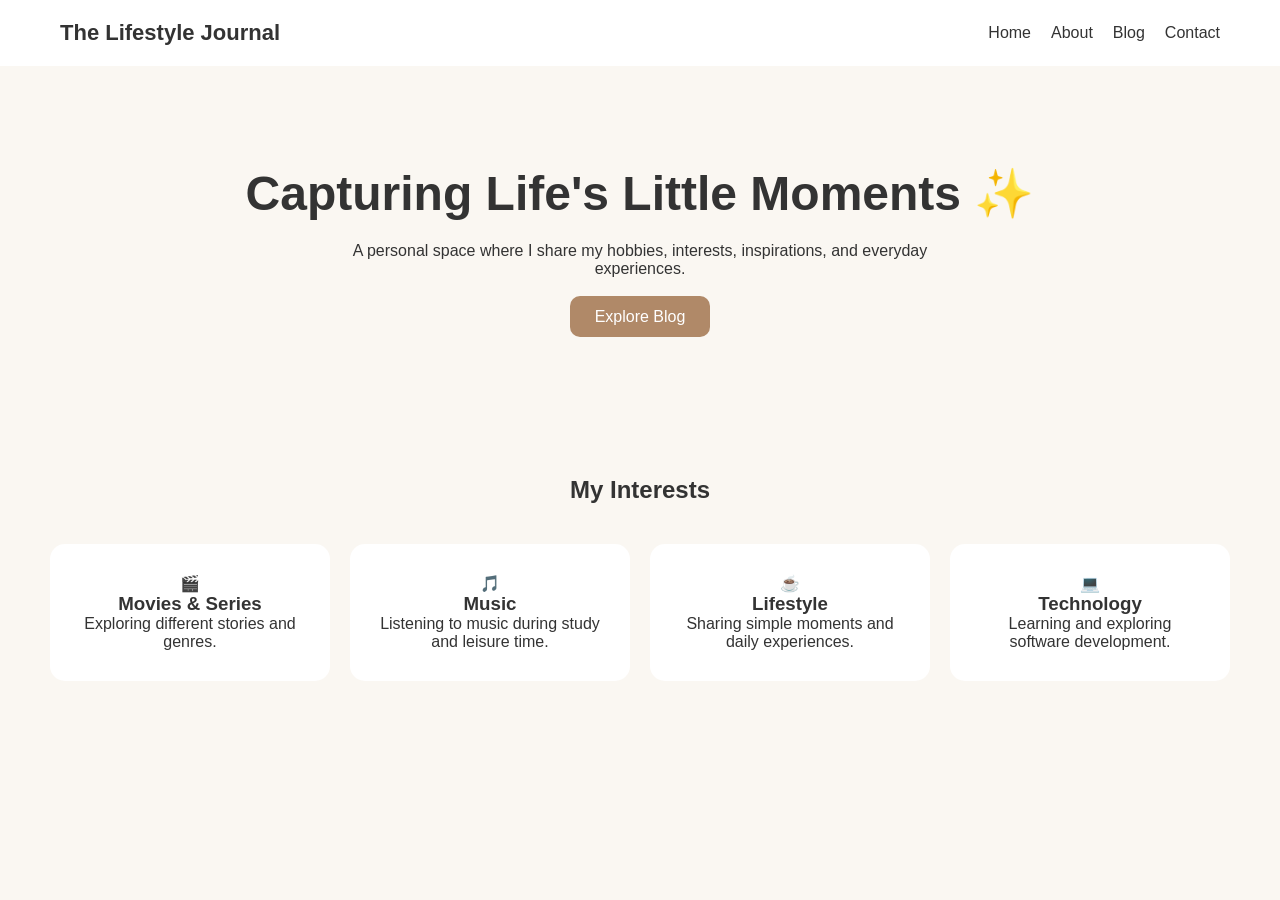
==== The-Lifestyle-Journal-portfolio-main/index.html @ f2d88ec9 "Created homepage and website structure" ====
<!DOCTYPE html>
<html lang="en">
<head>
    <meta charset="UTF-8">
    <meta name="viewport" content="width=device-width, initial-scale=1.0">
    <title>The Lifestyle Journal</title>

    <link rel="stylesheet" href="css/style.css">
</head>
<body>

    <nav>
        <div class="logo">The Lifestyle Journal</div>

        <ul>
            <li><a href="index.html">Home</a></li>
            <li><a href="about.html">About</a></li>
            <li><a href="blog.html">Blog</a></li>
            <li><a href="contact.html">Contact</a></li>
        </ul>
    </nav>

    <section class="hero">

        <h1>Capturing Life's Little Moments ✨</h1>

        <p>
            A personal space where I share my hobbies,
            interests, inspirations, and everyday experiences.
        </p>

        <a href="blog.html" class="btn">
            Explore Blog
        </a>

    </section>

    <section class="interests">

        <h2>My Interests</h2>

        <div class="cards">

            <div class="card">
                🎬
                <h3>Movies & Series</h3>
                <p>Exploring different stories and genres.</p>
            </div>

            <div class="card">
                🎵
                <h3>Music</h3>
                <p>Listening to music during study and leisure time.</p>
            </div>

            <div class="card">
                ☕
                <h3>Lifestyle</h3>
                <p>Sharing simple moments and daily experiences.</p>
            </div>

            <div class="card">
                💻
                <h3>Technology</h3>
                <p>Learning and exploring software development.</p>
            </div>

        </div>

    </section>

</body>
</html>
---- The-Lifestyle-Journal-portfolio-main/css/style.css ----
*{
    margin:0;
    padding:0;
    box-sizing:border-box;
    font-family:Arial, sans-serif;
}

body{
    background:#faf7f2;
    color:#333;
}

nav{
    display:flex;
    justify-content:space-between;
    align-items:center;
    padding:20px 60px;
    background:white;
}

nav ul{
    display:flex;
    list-style:none;
    gap:20px;
}

nav a{
    text-decoration:none;
    color:#333;
}

.logo{
    font-weight:bold;
    font-size:22px;
}

.hero{
    text-align:center;
    padding:100px 20px;
}

.hero h1{
    font-size:48px;
    margin-bottom:20px;
}

.hero p{
    max-width:600px;
    margin:auto;
    margin-bottom:30px;
}

.btn{
    background:#b08968;
    color:white;
    text-decoration:none;
    padding:12px 25px;
    border-radius:10px;
}

.interests{
    padding:50px;
}

.interests h2{
    text-align:center;
    margin-bottom:40px;
}

.cards{
    display:grid;
    grid-template-columns:repeat(auto-fit,minmax(220px,1fr));
    gap:20px;
}

.card{
    background:white;
    padding:30px;
    border-radius:15px;
    text-align:center;
}
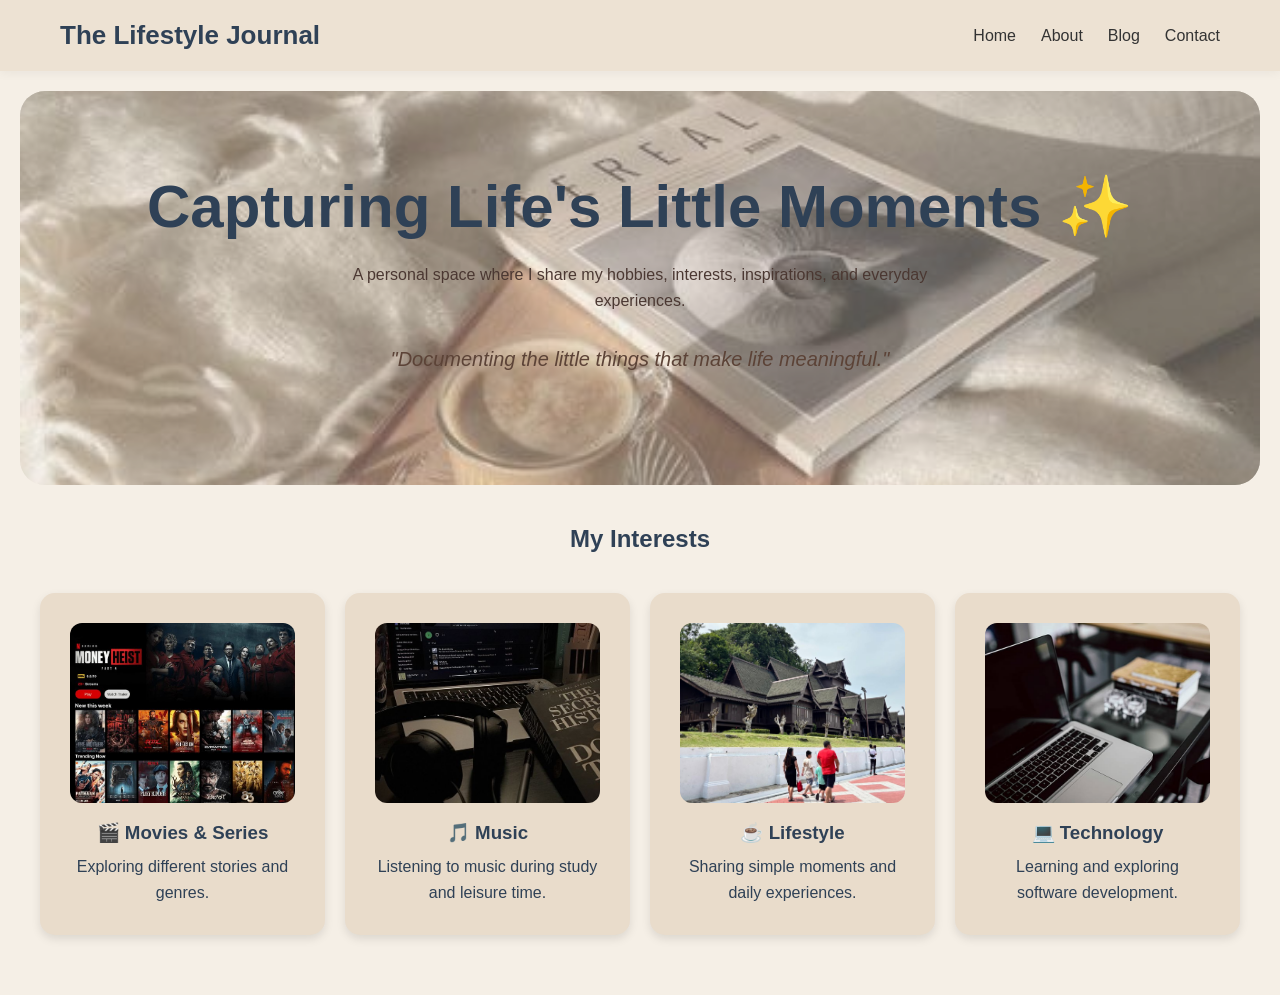
==== commit c054f8d5: "Completed portfolio website and README documentation" ====
--- a/The-Lifestyle-Journal-portfolio-main/index.html
+++ b/The-Lifestyle-Journal-portfolio-main/index.html
@@ -29,9 +29,9 @@
             interests, inspirations, and everyday experiences.
         </p>
 
-        <a href="blog.html" class="btn">
-            Explore Blog
-        </a>
+        <p class="quote">
+        "Documenting the little things that make life meaningful."
+        </p>
 
     </section>
 
@@ -42,26 +42,26 @@
         <div class="cards">
 
             <div class="card">
-                🎬
-                <h3>Movies & Series</h3>
+                <img src="images/movie.jpg" alt="Movies">
+                <h3>🎬 Movies & Series</h3>
                 <p>Exploring different stories and genres.</p>
             </div>
 
             <div class="card">
-                🎵
-                <h3>Music</h3>
+                <img src="images/musicbook.jpg" alt="Music">
+                <h3>🎵 Music</h3>
                 <p>Listening to music during study and leisure time.</p>
             </div>
 
             <div class="card">
-                ☕
-                <h3>Lifestyle</h3>
+                <img src="images/travel.jpeg" alt="Lifestyle">
+                <h3>☕ Lifestyle</h3>
                 <p>Sharing simple moments and daily experiences.</p>
             </div>
 
             <div class="card">
-                💻
-                <h3>Technology</h3>
+                <img src="images/technology.jpg" alt="Technology">
+                <h3>💻 Technology</h3>
                 <p>Learning and exploring software development.</p>
             </div>
 
--- a/The-Lifestyle-Journal-portfolio-main/css/style.css
+++ b/The-Lifestyle-Journal-portfolio-main/css/style.css
@@ -1,81 +1,606 @@
 *{
-    margin:0;
-    padding:0;
-    box-sizing:border-box;
-    font-family:Arial, sans-serif;
+margin:0;
+padding:0;
+box-sizing:border-box;
+font-family:Arial, sans-serif;
 }
 
 body{
-    background:#faf7f2;
-    color:#333;
-}
+  background:#f5efe6;
+    color:#4b3832;
+}
+
+/* Navigation */
 
 nav{
     display:flex;
     justify-content:space-between;
     align-items:center;
+
     padding:20px 60px;
-    background:white;
+
+    background:#ede2d3;
+
+    box-shadow:0 2px 10px rgba(0,0,0,0.05);
+}
+
+.logo{
+font-size:26px;
+    font-weight:bold;
+    color:#2f4156;
 }
 
 nav ul{
+display:flex;
+list-style:none;
+gap:25px;
+}
+
+nav a{
+text-decoration:none;
+color:#333;
+transition:0.3s;
+}
+
+nav a:hover{
+    color:#8b6b4f;
+}
+
+/* Hero Section */
+
+.hero{
+  background-image:url("../images/lifestyle.jpg");
+    background-size:cover;
+    background-position:center;
+
+    position:relative;
+
+    text-align:center;
+    padding:80px 20px;
+
+    margin:20px;
+    border-radius:25px;
+
+    overflow:hidden;
+}
+
+.hero::before{
+    content:"";
+    position:absolute;
+
+    top:0;
+    left:0;
+    width:100%;
+    height:100%;
+
+    background:rgba(245,239,230,0.35);
+
+    z-index:1;
+}
+
+.hero h1,
+.hero p,
+.hero .btn{
+    position:relative;
+    z-index:2;
+}
+
+.quote{
+    margin-top:15px;
+    color:#5c4337;
+    font-style:italic;
+    font-size:20px;
+    font-weight:500;
+}
+
+.hero h1{
+font-size:60px;
+    margin-bottom:20px;
+    color:#2f4156;
+}
+
+.hero p{
+max-width:600px;
+margin:auto;
+margin-bottom:30px;
+line-height:1.6;
+}
+
+.btn{
+ background:#8b6b4f;
+color:white;
+text-decoration:none;
+padding:12px 25px;
+border-radius:10px;
+transition:0.3s;
+}
+
+.btn:hover{
+    background:#a67c52;
+opacity:0.8;
+}
+
+/* Interests */
+
+.interests{
+padding:20px 40px 60px;
+}
+
+.interests h2{
+text-align:center;
+margin-bottom:40px;
+ color:#2f4156;
+}
+
+.cards{
+display:grid;
+grid-template-columns:repeat(auto-fit,minmax(220px,1fr));
+gap:20px;
+}
+
+.card{
+ background:#e9dccb;
+padding:30px;
+ color:#2f4156;
+border-radius:15px;
+text-align:center;
+box-shadow:0 4px 10px rgba(0,0,0,0.1);
+transition:0.3s;
+}
+
+.card:hover{
+transform:translateY(-5px);
+}
+
+.card img{
+    width:100%;
+    height:180px;
+    object-fit:cover;
+    border-radius:12px;
+    margin-bottom:15px;
+}
+
+.card h3{
+    color:#2f4156;
+    margin-bottom:10px;
+}
+
+.card p{
+    line-height:1.6;
+}
+
+/* About Page */
+
+.about{
+    padding:60px 20px;
+}
+
+.about-container{
+    max-width:1200px;
+    margin:auto;
+}
+
+.about-profile{
+    background:#e9dccb;
+    border-radius:25px;
+    overflow:hidden;
+    text-align:center;
+    margin-bottom:30px;
+    box-shadow:0 8px 25px rgba(0,0,0,0.12);
+}
+
+.about-profile img{
+    width:100%;
+    height:380px;
+    object-fit:cover;
+    object-position:center top;
+}
+
+.profile-text{
+    padding:25px;
+}
+
+.profile-text h2{
+    color:#2f4156;
+    margin-bottom:10px;
+}
+
+.about-cards{
+    display:grid;
+    grid-template-columns:repeat(auto-fit,minmax(280px,1fr));
+    gap:20px;
+}
+
+.about-card{
+   background:#e9dccb;
+    padding:30px;
+    border-radius:20px;
+    box-shadow:0 4px 12px rgba(0,0,0,0.08);
+}
+
+.about-card h3{
+    color:#2f4156;
+    margin-bottom:15px;
+}
+
+.about-card p{
+    line-height:1.8;
+}
+
+.about-card img{
+    width:100%;
+    height:220px;
+    object-fit:cover;
+    border-radius:15px;
+    margin-top:20px;
+}
+
+/* Blog Page */
+
+.blog{
+     max-width:900px;
+    margin:10px auto;
+    padding:30px;
+}
+
+.blog h1{
+    text-align:center;
+    font-size:36px;
+    color:#2f4156;
+    margin-bottom:40px;
+}
+
+.blog-cover{
+    width:100%;
+    height:460px;
+    object-fit:cover;
+
+    border-radius:15px;
+
+    margin-bottom:20px;
+}
+
+.post{
+    background:#e9dccb;
+    padding:30px;
+    margin-bottom:25px;
+    border-radius:20px;
+    box-shadow:0 4px 12px rgba(0,0,0,0.08);
+    cursor:pointer;
+    transition:0.3s;
+}
+
+.post:hover{
+   transform:translateY(-8px);
+   box-shadow:0 10px 25px rgba(0,0,0,0.12);
+}
+
+.post h2{
+    color:#2f4156;
+    margin-bottom:15px;
+    font-size:22px;
+}
+
+.post p{
+    line-height:1.8;
+    font-size:16px;
+}
+
+.view-gallery{
+    display:inline-block;
+    margin-top:15px;
+    font-weight:bold;
+    color:#8b6b4f;
+    transition:0.3s;
+}
+
+.post:hover .view-gallery{
+    transform:translateX(5px);
+}
+
+.gallery-images{
+    display:grid;
+    grid-template-columns:repeat(2,1fr);
+    gap:20px;
+    margin-top:20px;
+}
+
+.gallery-images img{
+    width:100%;
+    height:250px;
+
+    object-fit:cover;
+
+    border-radius:15px;
+
+    transition:0.3s;
+}
+
+.gallery-images img:hover{
+    transform:scale(1.03);
+}
+
+.close{
+    position:absolute;
+    top:15px;
+    right:25px;
+
+    font-size:35px;
+    font-weight:bold;
+
+    cursor:pointer;
+
+    color:#2f4156;
+}
+
+#galleryTitle{
+    color:#2f4156;
+    margin-bottom:20px;
+    text-align:center;
+}
+
+/* Contact Page */
+
+.contact{
+    max-width:900px;
+    margin:10px auto;
+    padding:30px;
+    text-align:center;
+}
+
+.contact h1{
+    font-size:36px;
+    color:#2f4156;
+    margin-bottom:20px;
+}
+
+.contact-intro{
+    max-width:700px;
+    margin:0 auto 30px;
+    line-height:1.8;
+}
+
+.contact-links{
+display:grid;
+grid-template-columns:repeat(auto-fit,minmax(220px,1fr));
+gap:20px;
+margin-bottom:30px;
+}
+
+.contact-card{
+    background:#e9dccb;
+    color:#4b3832;
+
+    width:280px;
+    height:160px;
+
     display:flex;
-    list-style:none;
+    flex-direction:column;
+    justify-content:center;
+    align-items:center;
+
+    margin:auto;
+    border-radius:20px;
+    text-decoration:none;
+
+    box-shadow:0 4px 10px rgba(0,0,0,0.08);
+    transition:0.3s;
+}
+
+.contact-card,
+.contact-card:visited,
+.contact-card:hover,
+.contact-card:active{
+    color:#4b3832;
+    text-decoration:none;
+}
+
+.contact-card:hover{
+    transform:translateY(-8px);
+    box-shadow:0 10px 25px rgba(0,0,0,0.12);
+}
+
+.contact-card h2{
+    font-size:22px;
+    margin-bottom:10px;
+    color:#2f4156;
+}
+
+.contact-card p{
+    font-size:16px;
+    text-align:center;
+    word-break:break-word;
+}
+
+.contact form{
+    background:#efe6dc;
+    padding:30px;
+    border-radius:25px;
+    display:flex;
+    flex-direction:column;
+    gap:15px;
+}
+
+.contact input,
+.contact textarea{
+    padding:14px;
+    border:none;
+    border-radius:12px;
+    font-size:16px;
+}
+
+.contact button{
+    background:#8b6b4f;
+    color:white;
+    border:none;
+    padding:14px;
+    border-radius:12px;
+    cursor:pointer;
+    transition:0.3s;
+}
+
+.contact button:hover{
+    background:#a67c52;
+}
+
+.contact-quote{
+    margin-top:30px;
+    font-style:italic;
+    color:#8b6b4f;
+    font-size:18px;
+}
+
+.contact-banner{
+    height:350px;
+
+    background:
+    linear-gradient(
+    rgba(245,239,230,0.10),
+    rgba(245,239,230,0.10)
+),
+url("../images/contactbanner.jpg");
+
+    background-size:cover;
+    background-position:center;
+
+    border-radius:25px;
+
+    margin-bottom:20px;
+}
+
+/* Responsive */
+
+@media (max-width:768px){
+
+    nav{
+        flex-direction:column;
+        align-items:center;
+        gap:15px;
+        padding:20px;
+    }
+
+    .logo{
+       font-size:14px;
+    text-align:center;
+    }
+
+    nav ul{
+        display:flex;
+        flex-direction:row;
+        justify-content:center;
+        flex-wrap:wrap;
+        gap:12px;
+    }
+
+    nav a{
+        font-size:15px;
+    }
+
+    .hero{
+        padding:60px 20px;
+    }
+
+    .hero h1{
+    font-size:32px;
+   }
+
+    .hero p{
+        font-size:16px;
+    }
+
+    .cards{
+        grid-template-columns:1fr;
+    }
+
+    .blog,
+    .about,
+    .contact{
+        padding:30px 20px;
+    }
+
+    .post{
+        padding:20px;
+    }
+
+    .about-profile img{
+        max-height:400px;
+    }
+
+    .contact-card{
+        width:100%;
+        max-width:280px;
+    }
+
+    .gallery-images{
+    grid-template-columns:1fr;
+    }
+}
+
+/* ===== GALLERY POPUP ===== */
+
+.modal{
+    display:none;
+    position:fixed;
+    top:0;
+    left:0;
+    width:100%;
+    height:100%;
+
+    background:rgba(0,0,0,0.7);
+
+    justify-content:center;
+    align-items:center;
+
+    z-index:1000;
+}
+
+.modal-content{
+    background:#f5efe6;
+
+    width:85%;
+    max-width:1000px;
+
+    max-height:85vh;
+    overflow-y:auto;
+
+    padding:30px;
+    border-radius:25px;
+
+    position:relative;
+}
+
+.close{
+    position:absolute;
+    top:15px;
+    right:25px;
+
+    font-size:35px;
+    font-weight:bold;
+
+    cursor:pointer;
+
+    color:#2f4156;
+}
+
+#galleryTitle{
+    text-align:center;
+    color:#2f4156;
+    margin-bottom:25px;
+}
+
+.gallery-images{
+     display:grid;
+    grid-template-columns:repeat(2,1fr);
     gap:20px;
 }
 
-nav a{
-    text-decoration:none;
-    color:#333;
-}
-
-.logo{
-    font-weight:bold;
-    font-size:22px;
-}
-
-.hero{
-    text-align:center;
-    padding:100px 20px;
-}
-
-.hero h1{
-    font-size:48px;
-    margin-bottom:20px;
-}
-
-.hero p{
-    max-width:600px;
-    margin:auto;
-    margin-bottom:30px;
-}
-
-.btn{
-    background:#b08968;
-    color:white;
-    text-decoration:none;
-    padding:12px 25px;
-    border-radius:10px;
-}
-
-.interests{
-    padding:50px;
-}
-
-.interests h2{
-    text-align:center;
-    margin-bottom:40px;
-}
-
-.cards{
-    display:grid;
-    grid-template-columns:repeat(auto-fit,minmax(220px,1fr));
-    gap:20px;
-}
-
-.card{
-    background:white;
-    padding:30px;
+.gallery-images img{
+    width:100%;
+    height:460px;
+    object-fit:cover;
     border-radius:15px;
-    text-align:center;
+}
+
+.gallery-images img:hover{
+    transform:scale(1.03);
 }
